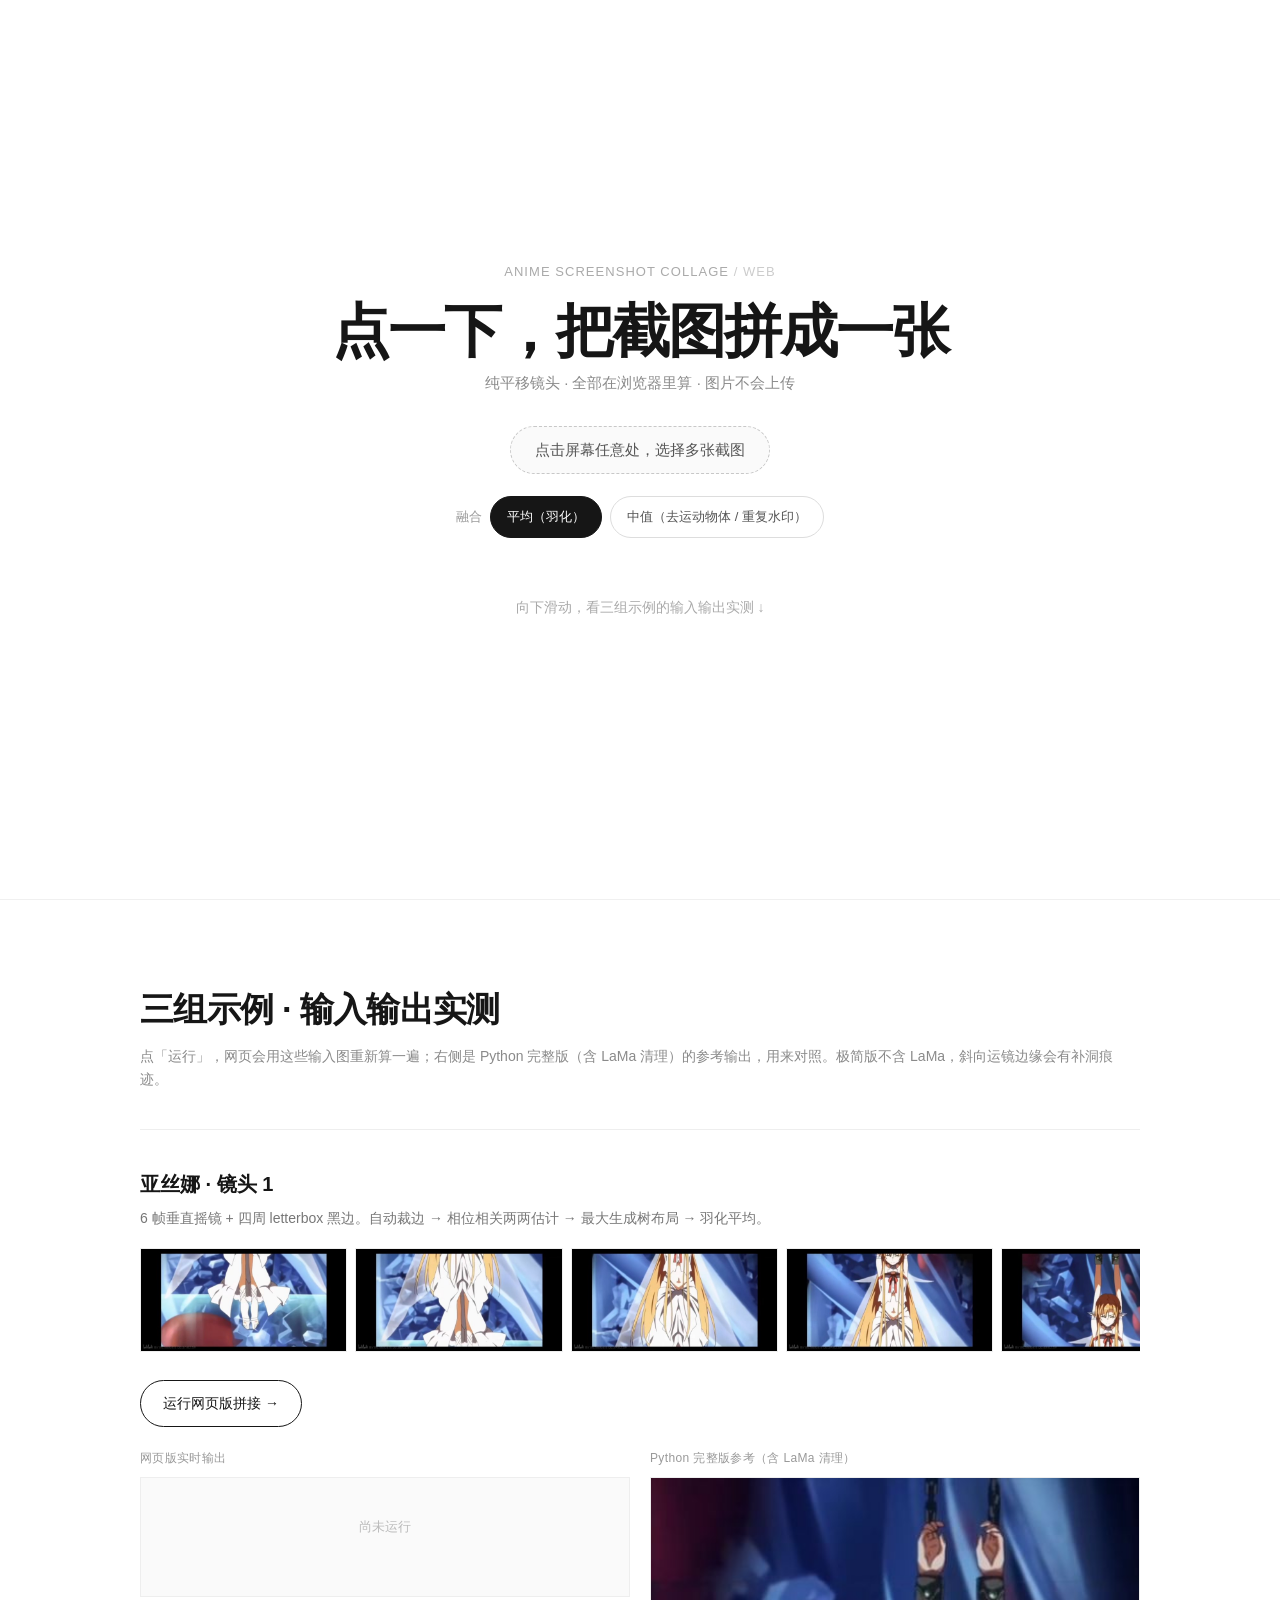
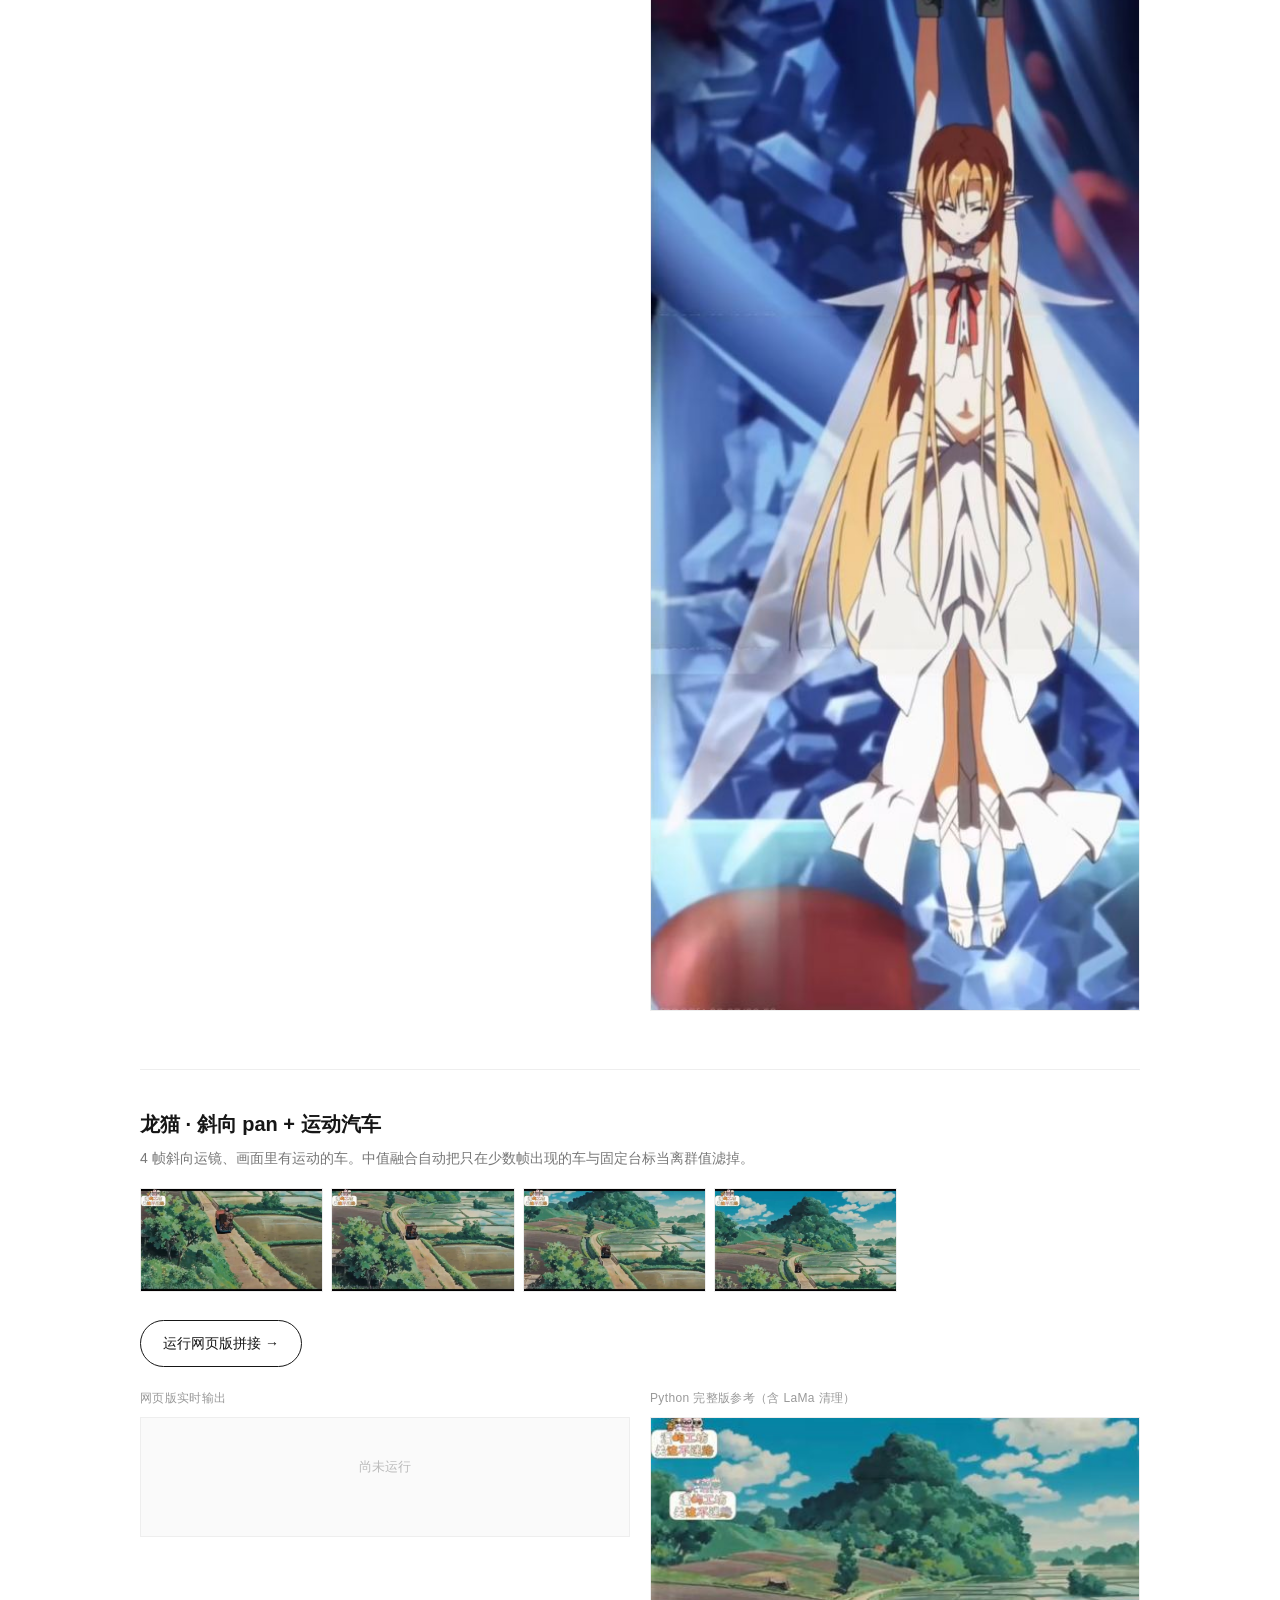
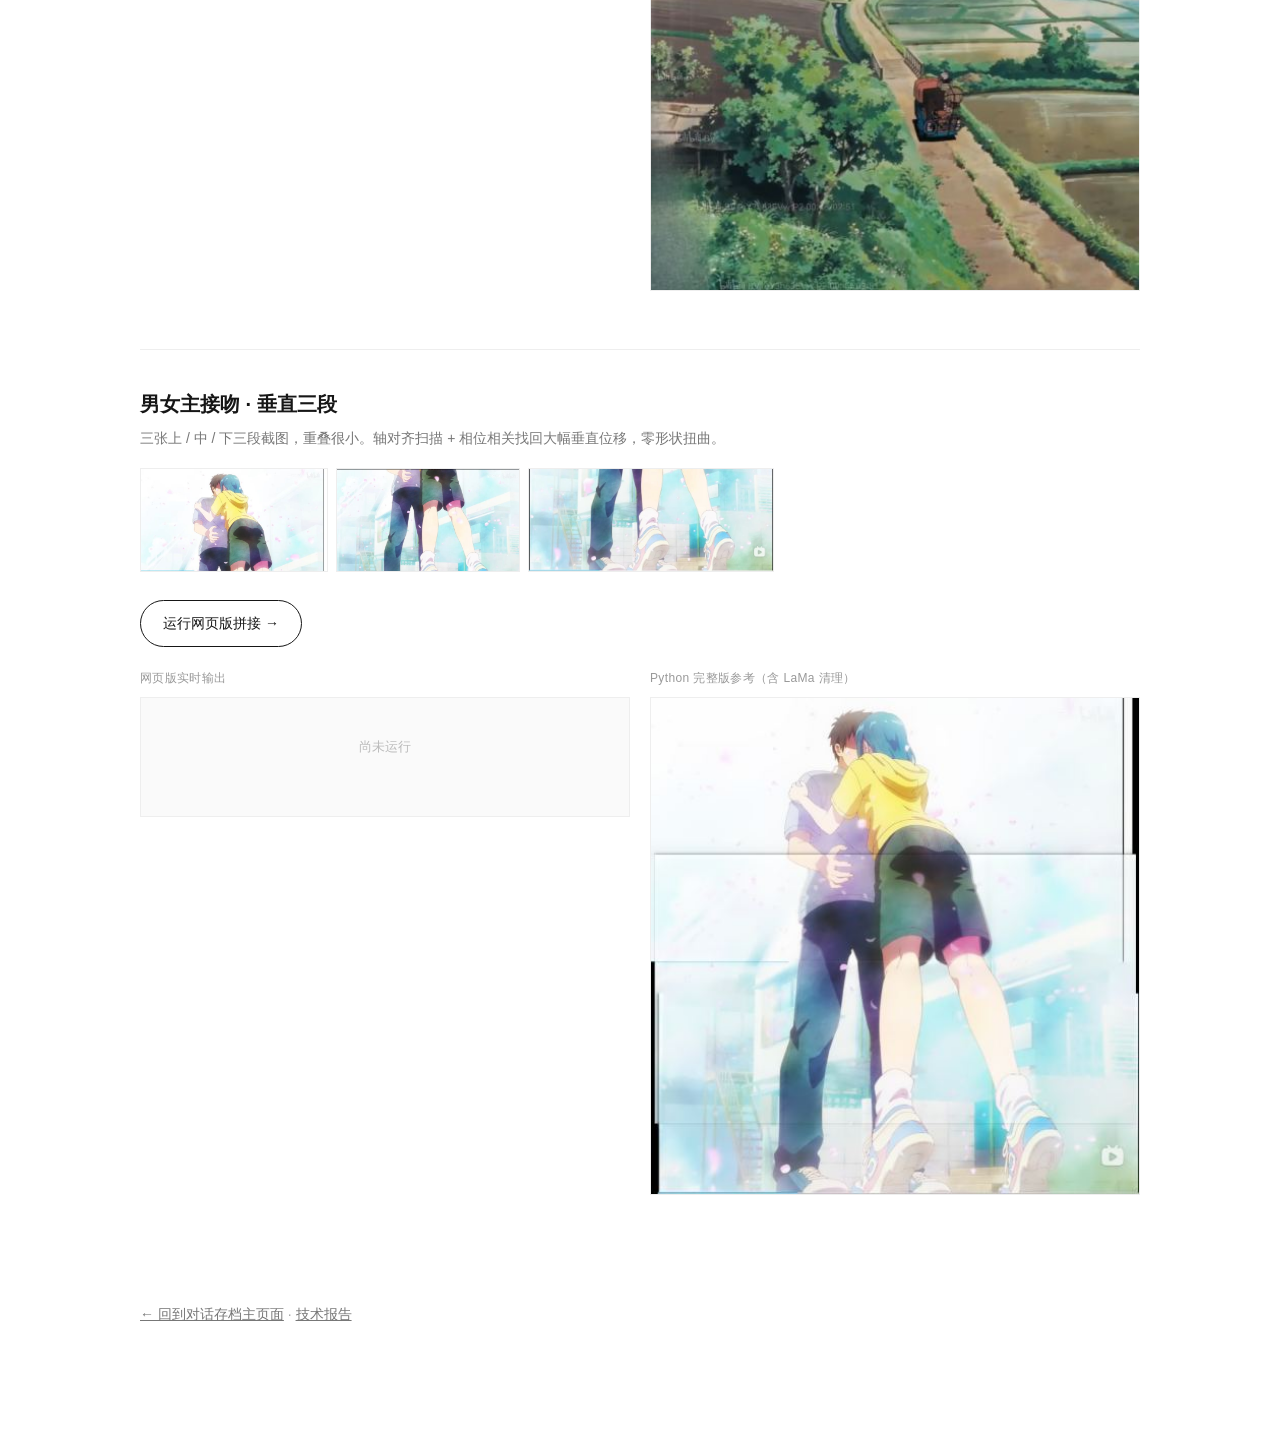
==== app/index.html @ 45fcc088 "feat(pages): 子路径 app/ 极简纯 JS 拼接网页 + 三组示例输入输出实测，主页面加入口" ====
<!doctype html>
<html lang="zh-CN">
<head>
<meta charset="utf-8">
<meta name="viewport" content="width=device-width, initial-scale=1, viewport-fit=cover">
<title>截图拼接 · 极简网页版</title>
<meta name="description" content="纯平移镜头截图拼接，全部在浏览器本地计算，无需上传。">
<link rel="stylesheet" href="style.css">
</head>
<body>

<section id="hero">
  <div class="hero-inner">
    <div class="brand">Anime Screenshot Collage <span>/ web</span></div>
    <h1>点一下，把截图拼成一张</h1>
    <p class="lede">纯平移镜头 · 全部在浏览器里算 · 图片不会上传</p>

    <div id="status" class="status">点击屏幕任意处，选择多张截图</div>

    <div class="opts">
      <span>融合</span>
      <button type="button" data-blend="mean" class="on">平均（羽化）</button>
      <button type="button" data-blend="median">中值（去运动物体 / 重复水印）</button>
    </div>

    <div id="result"></div>
    <div id="diag" class="diag"></div>

    <a class="down" href="#examples">向下滑动，看三组示例的输入输出实测 ↓</a>
  </div>
</section>

<section id="examples">
  <div class="wrap">
    <h2>三组示例 · 输入输出实测</h2>
    <p class="muted">点「运行」，网页会用这些输入图重新算一遍；右侧是 Python 完整版（含 LaMa 清理）的参考输出，用来对照。极简版不含 LaMa，斜向运镜边缘会有补洞痕迹。</p>
    <div id="cards"></div>
    <p class="back"><a href="../index.html">← 回到对话存档主页面</a> · <a href="../report.html">技术报告</a></p>
  </div>
</section>

<input id="file" type="file" accept="image/*" multiple hidden>
<script src="stitch.js"></script>
<script src="app.js"></script>
</body>
</html>
---- app/style.css ----
*{box-sizing:border-box}
html{scroll-behavior:smooth}
body{margin:0;background:#fff;color:#161616;
  font:16px/1.65 -apple-system,BlinkMacSystemFont,"Segoe UI","PingFang SC","Microsoft YaHei",sans-serif;
  -webkit-text-size-adjust:100%}

#hero{min-height:100vh;min-height:100svh;display:flex;align-items:center;justify-content:center;
  padding:7vh 5vw 9vh;cursor:pointer;text-align:center;border-bottom:1px solid #f0f0f0}
.hero-inner{width:100%;max-width:940px}
.brand{font-size:13px;letter-spacing:.08em;color:#aaa;text-transform:uppercase}
.brand span{color:#ccc}
h1{font-size:clamp(30px,6.4vw,58px);font-weight:600;letter-spacing:-.035em;margin:16px 0 6px;line-height:1.15}
.lede{color:#8a8a8a;margin:0 0 30px;font-size:15px}
.status{display:inline-block;padding:11px 24px;border:1px dashed #c8c8c8;border-radius:999px;
  color:#555;background:#fafafa;font-size:15px}
.opts{margin:22px 0 0;display:flex;gap:8px;justify-content:center;align-items:center;flex-wrap:wrap;
  font-size:13px;color:#999}
.opts button{font:inherit;font-size:13px;padding:9px 16px;border:1px solid #ddd;border-radius:999px;
  background:#fff;color:#555;cursor:pointer;min-height:40px}
.opts button.on{background:#161616;border-color:#161616;color:#fff}
.down{display:inline-block;margin-top:32px;color:#aaa;text-decoration:none;font-size:14px}
.down:hover{color:#161616}

#result{margin-top:26px}
#result canvas,.out canvas{max-width:100%;height:auto;display:block;margin:0 auto;
  border:1px solid #eee;background:#fff}
.dl{display:inline-block;margin-top:14px;padding:10px 22px;border-radius:999px;
  background:#161616;color:#fff;text-decoration:none;font-size:14px;min-height:44px;line-height:24px}
.diag{margin:18px auto 0;max-width:820px;text-align:left;font:12px/1.6 ui-monospace,SFMono-Regular,Menlo,Consolas,monospace;
  color:#888;white-space:pre-wrap;word-break:break-all}

#examples{padding:9vh 5vw 12vh}
.wrap{max-width:1000px;margin:0 auto}
#examples h2{font-size:clamp(24px,4vw,34px);font-weight:600;letter-spacing:-.02em;margin:0 0 8px}
.muted{color:#8a8a8a;font-size:14px;margin:0 0 38px}
.card{border-top:1px solid #eee;padding:38px 0 44px}
.card h3{font-size:20px;font-weight:600;margin:0 0 6px}
.card .desc{color:#777;font-size:14px;margin:0 0 18px}
.inputs{display:flex;gap:8px;overflow-x:auto;padding-bottom:10px;margin-bottom:18px;
  -webkit-overflow-scrolling:touch;scrollbar-width:thin}
.inputs img{height:104px;width:auto;flex:none;border:1px solid #eee;display:block}
.run{font:inherit;font-size:14px;padding:11px 22px;border:1px solid #161616;border-radius:999px;
  background:#fff;color:#161616;cursor:pointer;min-height:44px}
.run:hover{background:#161616;color:#fff}
.run:disabled{opacity:.5;cursor:default}
.compare{display:grid;grid-template-columns:1fr 1fr;gap:20px;margin-top:22px}
.compare figure{margin:0;min-width:0}
.compare figcaption{font-size:12px;color:#999;margin-bottom:8px;letter-spacing:.03em}
.compare img,.out{width:100%;min-height:120px;border:1px solid #eee;display:block;object-fit:contain;
  object-position:top center;background:#fafafa}
.out{display:flex;align-items:flex-start;justify-content:center}
.out canvas{border:0}
.ph{color:#bbb;font-size:13px;padding:38px 0;display:block}
.card .diag{margin-top:14px;max-height:120px;overflow:auto}
.back{margin-top:50px;font-size:14px;color:#aaa}
.back a{color:#777}
@media (max-width:640px){
  .compare{grid-template-columns:1fr;gap:18px}
  .inputs img{height:82px}
  #hero{padding:6vh 5vw}
  .diag{font-size:11px}
}
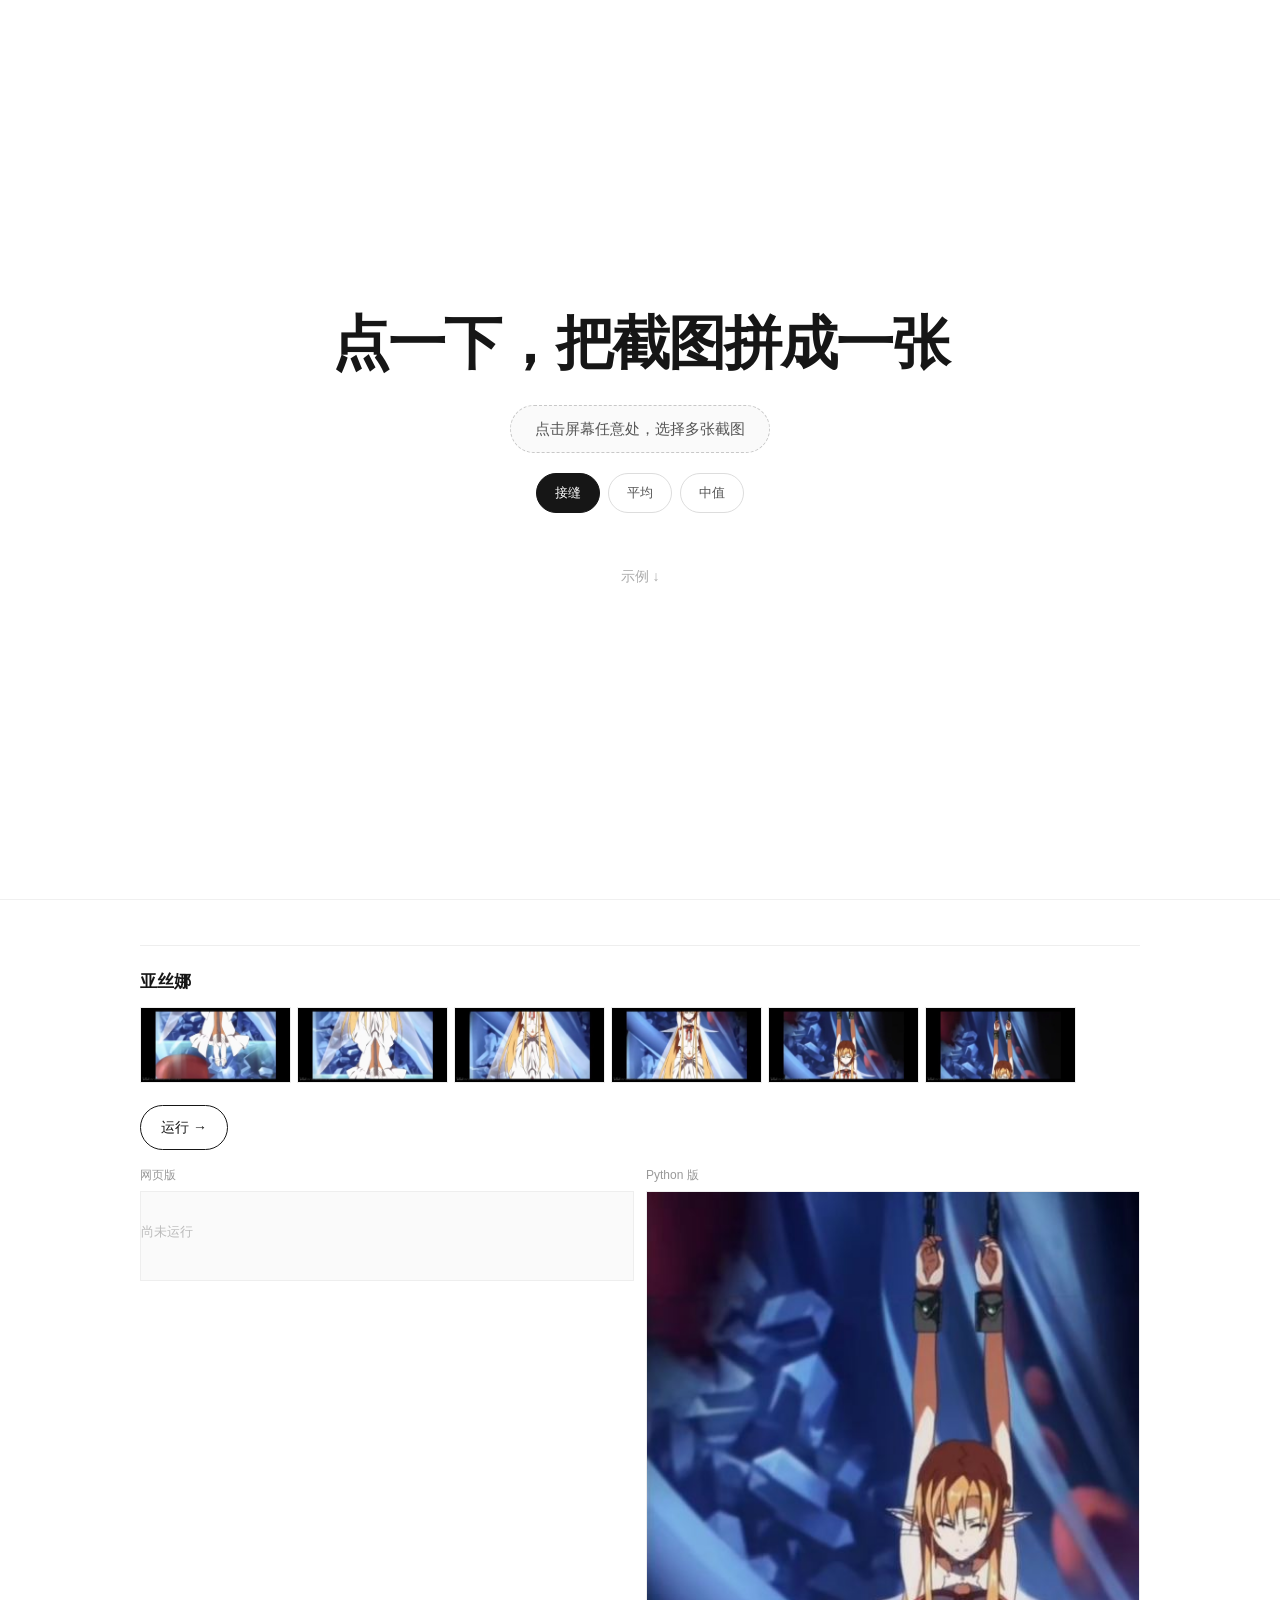
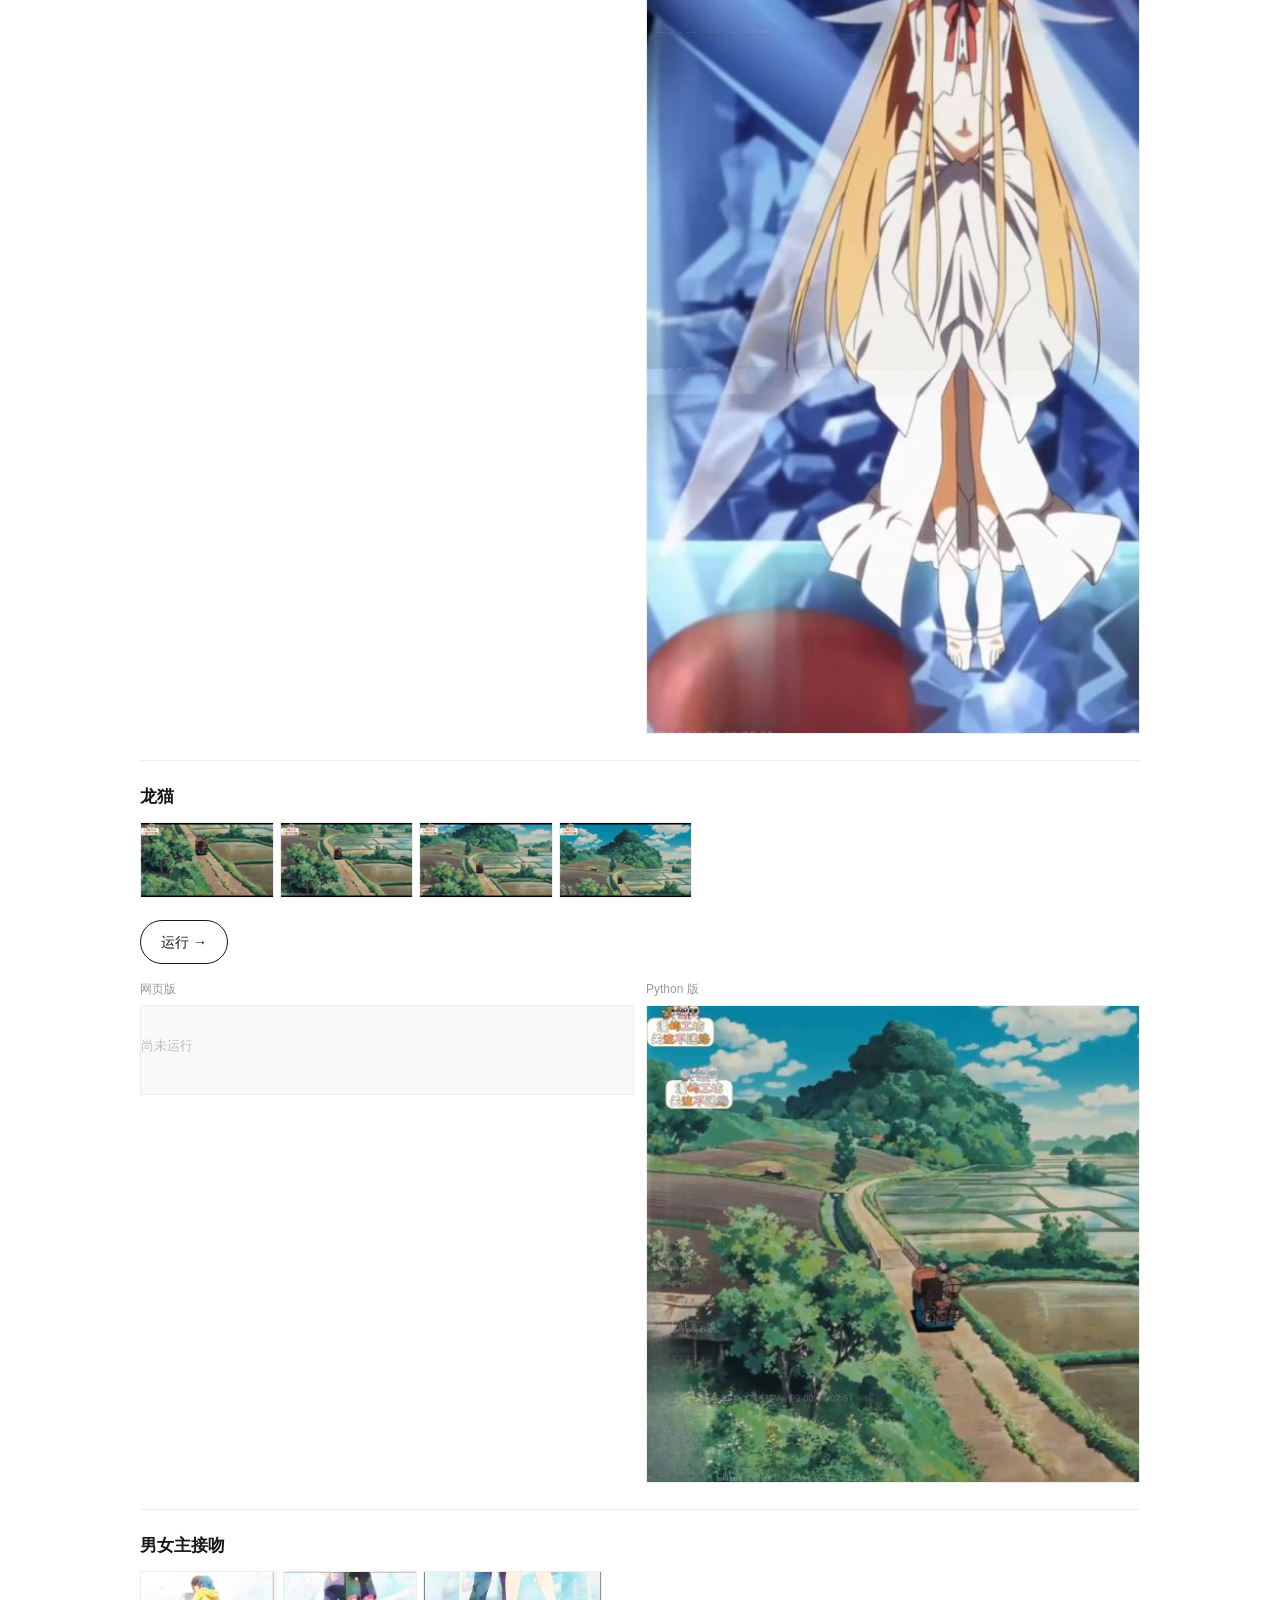
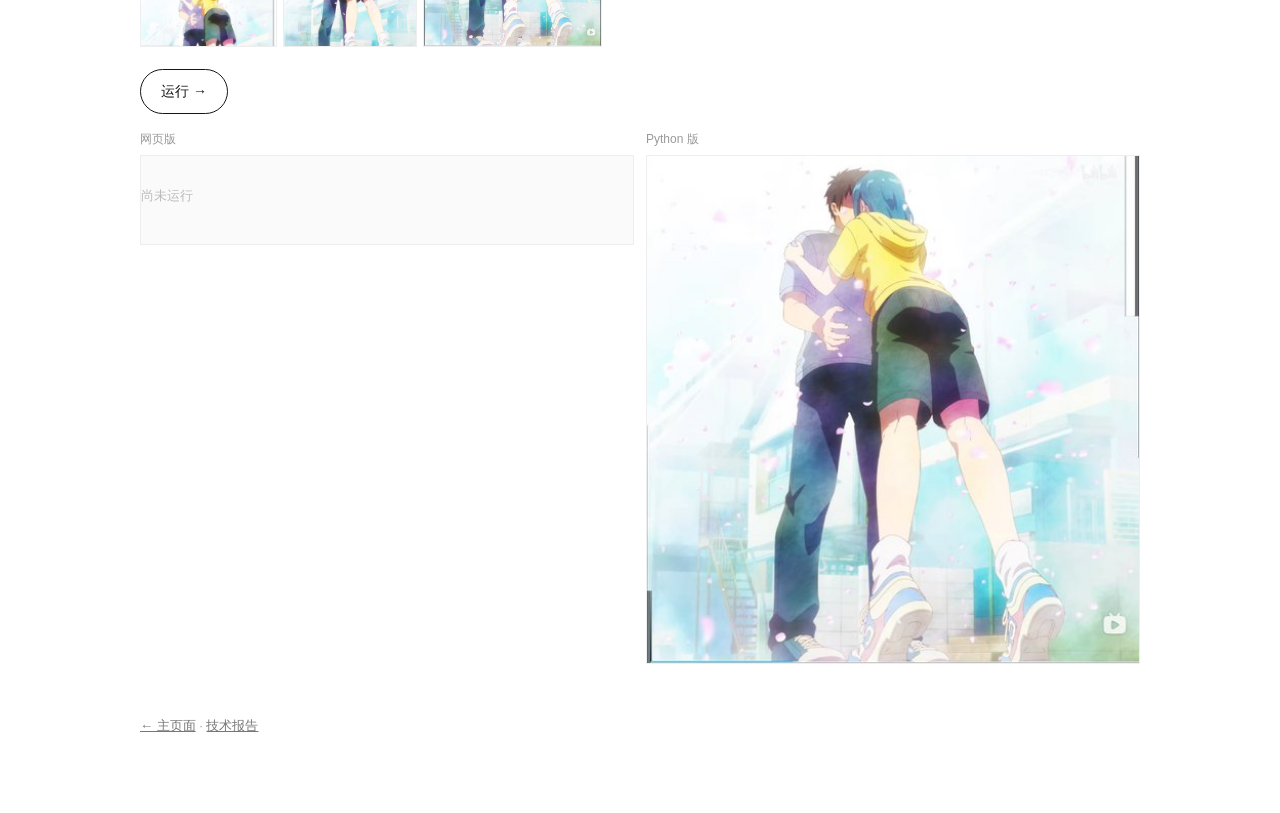
==== commit 8aaf2ab5: "feat(pages): 网页版完整移植 Python 拼接流程；精简示例区；接吻参考图换成无缝版" ====
--- a/app/index.html
+++ b/app/index.html
@@ -3,44 +3,35 @@
 <head>
 <meta charset="utf-8">
 <meta name="viewport" content="width=device-width, initial-scale=1, viewport-fit=cover">
-<title>截图拼接 · 极简网页版</title>
-<meta name="description" content="纯平移镜头截图拼接，全部在浏览器本地计算，无需上传。">
+<title>截图拼接 · 网页版</title>
 <link rel="stylesheet" href="style.css">
 </head>
 <body>
 
 <section id="hero">
   <div class="hero-inner">
-    <div class="brand">Anime Screenshot Collage <span>/ web</span></div>
     <h1>点一下，把截图拼成一张</h1>
-    <p class="lede">纯平移镜头 · 全部在浏览器里算 · 图片不会上传</p>
-
     <div id="status" class="status">点击屏幕任意处，选择多张截图</div>
-
     <div class="opts">
-      <span>融合</span>
-      <button type="button" data-blend="mean" class="on">平均（羽化）</button>
-      <button type="button" data-blend="median">中值（去运动物体 / 重复水印）</button>
+      <button type="button" data-blend="seam" class="on">接缝</button>
+      <button type="button" data-blend="mean">平均</button>
+      <button type="button" data-blend="median">中值</button>
     </div>
-
     <div id="result"></div>
-    <div id="diag" class="diag"></div>
-
-    <a class="down" href="#examples">向下滑动，看三组示例的输入输出实测 ↓</a>
+    <a class="down" href="#examples">示例 ↓</a>
   </div>
 </section>
 
 <section id="examples">
   <div class="wrap">
-    <h2>三组示例 · 输入输出实测</h2>
-    <p class="muted">点「运行」，网页会用这些输入图重新算一遍；右侧是 Python 完整版（含 LaMa 清理）的参考输出，用来对照。极简版不含 LaMa，斜向运镜边缘会有补洞痕迹。</p>
     <div id="cards"></div>
-    <p class="back"><a href="../index.html">← 回到对话存档主页面</a> · <a href="../report.html">技术报告</a></p>
+    <p class="back"><a href="../index.html">← 主页面</a> · <a href="../report.html">技术报告</a></p>
   </div>
 </section>
 
 <input id="file" type="file" accept="image/*" multiple hidden>
 <script src="stitch.js"></script>
+<script src="stitch_full.js"></script>
 <script src="app.js"></script>
 </body>
 </html>
--- a/app/style.css
+++ b/app/style.css
@@ -1,62 +1,49 @@
 *{box-sizing:border-box}
 html{scroll-behavior:smooth}
 body{margin:0;background:#fff;color:#161616;
-  font:16px/1.65 -apple-system,BlinkMacSystemFont,"Segoe UI","PingFang SC","Microsoft YaHei",sans-serif;
+  font:16px/1.6 -apple-system,BlinkMacSystemFont,"Segoe UI","PingFang SC","Microsoft YaHei",sans-serif;
   -webkit-text-size-adjust:100%}
 
 #hero{min-height:100vh;min-height:100svh;display:flex;align-items:center;justify-content:center;
-  padding:7vh 5vw 9vh;cursor:pointer;text-align:center;border-bottom:1px solid #f0f0f0}
+  padding:7vh 5vw;cursor:pointer;text-align:center;border-bottom:1px solid #f0f0f0}
 .hero-inner{width:100%;max-width:940px}
-.brand{font-size:13px;letter-spacing:.08em;color:#aaa;text-transform:uppercase}
-.brand span{color:#ccc}
-h1{font-size:clamp(30px,6.4vw,58px);font-weight:600;letter-spacing:-.035em;margin:16px 0 6px;line-height:1.15}
-.lede{color:#8a8a8a;margin:0 0 30px;font-size:15px}
+h1{font-size:clamp(30px,6.4vw,58px);font-weight:600;letter-spacing:-.035em;margin:0 0 28px;line-height:1.15}
 .status{display:inline-block;padding:11px 24px;border:1px dashed #c8c8c8;border-radius:999px;
   color:#555;background:#fafafa;font-size:15px}
-.opts{margin:22px 0 0;display:flex;gap:8px;justify-content:center;align-items:center;flex-wrap:wrap;
-  font-size:13px;color:#999}
-.opts button{font:inherit;font-size:13px;padding:9px 16px;border:1px solid #ddd;border-radius:999px;
+.opts{margin:20px 0 0;display:flex;gap:8px;justify-content:center;align-items:center;flex-wrap:wrap}
+.opts button{font:inherit;font-size:13px;padding:9px 18px;border:1px solid #ddd;border-radius:999px;
   background:#fff;color:#555;cursor:pointer;min-height:40px}
 .opts button.on{background:#161616;border-color:#161616;color:#fff}
-.down{display:inline-block;margin-top:32px;color:#aaa;text-decoration:none;font-size:14px}
+.down{display:inline-block;margin-top:28px;color:#aaa;text-decoration:none;font-size:14px}
 .down:hover{color:#161616}
 
-#result{margin-top:26px}
+#result{margin-top:24px}
 #result canvas,.out canvas{max-width:100%;height:auto;display:block;margin:0 auto;
   border:1px solid #eee;background:#fff}
 .dl{display:inline-block;margin-top:14px;padding:10px 22px;border-radius:999px;
   background:#161616;color:#fff;text-decoration:none;font-size:14px;min-height:44px;line-height:24px}
-.diag{margin:18px auto 0;max-width:820px;text-align:left;font:12px/1.6 ui-monospace,SFMono-Regular,Menlo,Consolas,monospace;
-  color:#888;white-space:pre-wrap;word-break:break-all}
 
-#examples{padding:9vh 5vw 12vh}
+#examples{padding:5vh 5vw 7vh}
 .wrap{max-width:1000px;margin:0 auto}
-#examples h2{font-size:clamp(24px,4vw,34px);font-weight:600;letter-spacing:-.02em;margin:0 0 8px}
-.muted{color:#8a8a8a;font-size:14px;margin:0 0 38px}
-.card{border-top:1px solid #eee;padding:38px 0 44px}
-.card h3{font-size:20px;font-weight:600;margin:0 0 6px}
-.card .desc{color:#777;font-size:14px;margin:0 0 18px}
-.inputs{display:flex;gap:8px;overflow-x:auto;padding-bottom:10px;margin-bottom:18px;
+.card{border-top:1px solid #eee;padding:22px 0 26px}
+.card h3{font-size:17px;font-weight:600;margin:0 0 12px}
+.inputs{display:flex;gap:6px;overflow-x:auto;padding-bottom:8px;margin-bottom:14px;
   -webkit-overflow-scrolling:touch;scrollbar-width:thin}
-.inputs img{height:104px;width:auto;flex:none;border:1px solid #eee;display:block}
-.run{font:inherit;font-size:14px;padding:11px 22px;border:1px solid #161616;border-radius:999px;
-  background:#fff;color:#161616;cursor:pointer;min-height:44px}
+.inputs img{height:76px;width:auto;flex:none;border:1px solid #eee;display:block}
+.run{font:inherit;font-size:14px;padding:10px 20px;border:1px solid #161616;border-radius:999px;
+  background:#fff;color:#161616;cursor:pointer;min-height:42px}
 .run:hover{background:#161616;color:#fff}
 .run:disabled{opacity:.5;cursor:default}
-.compare{display:grid;grid-template-columns:1fr 1fr;gap:20px;margin-top:22px}
+.compare{display:grid;grid-template-columns:1fr 1fr;gap:12px;margin-top:16px}
 .compare figure{margin:0;min-width:0}
-.compare figcaption{font-size:12px;color:#999;margin-bottom:8px;letter-spacing:.03em}
-.compare img,.out{width:100%;min-height:120px;border:1px solid #eee;display:block;object-fit:contain;
+.compare figcaption{font-size:12px;color:#999;margin-bottom:6px}
+.compare img,.out{width:100%;min-height:90px;border:1px solid #eee;display:block;object-fit:contain;
   object-position:top center;background:#fafafa}
-.out{display:flex;align-items:flex-start;justify-content:center}
-.out canvas{border:0}
-.ph{color:#bbb;font-size:13px;padding:38px 0;display:block}
-.card .diag{margin-top:14px;max-height:120px;overflow:auto}
-.back{margin-top:50px;font-size:14px;color:#aaa}
+.ph{color:#bbb;font-size:13px;padding:30px 0;display:block}
+.back{margin-top:26px;font-size:13px;color:#aaa}
 .back a{color:#777}
 @media (max-width:640px){
-  .compare{grid-template-columns:1fr;gap:18px}
-  .inputs img{height:82px}
+  .compare{grid-template-columns:1fr;gap:14px}
+  .inputs img{height:64px}
   #hero{padding:6vh 5vw}
-  .diag{font-size:11px}
 }
